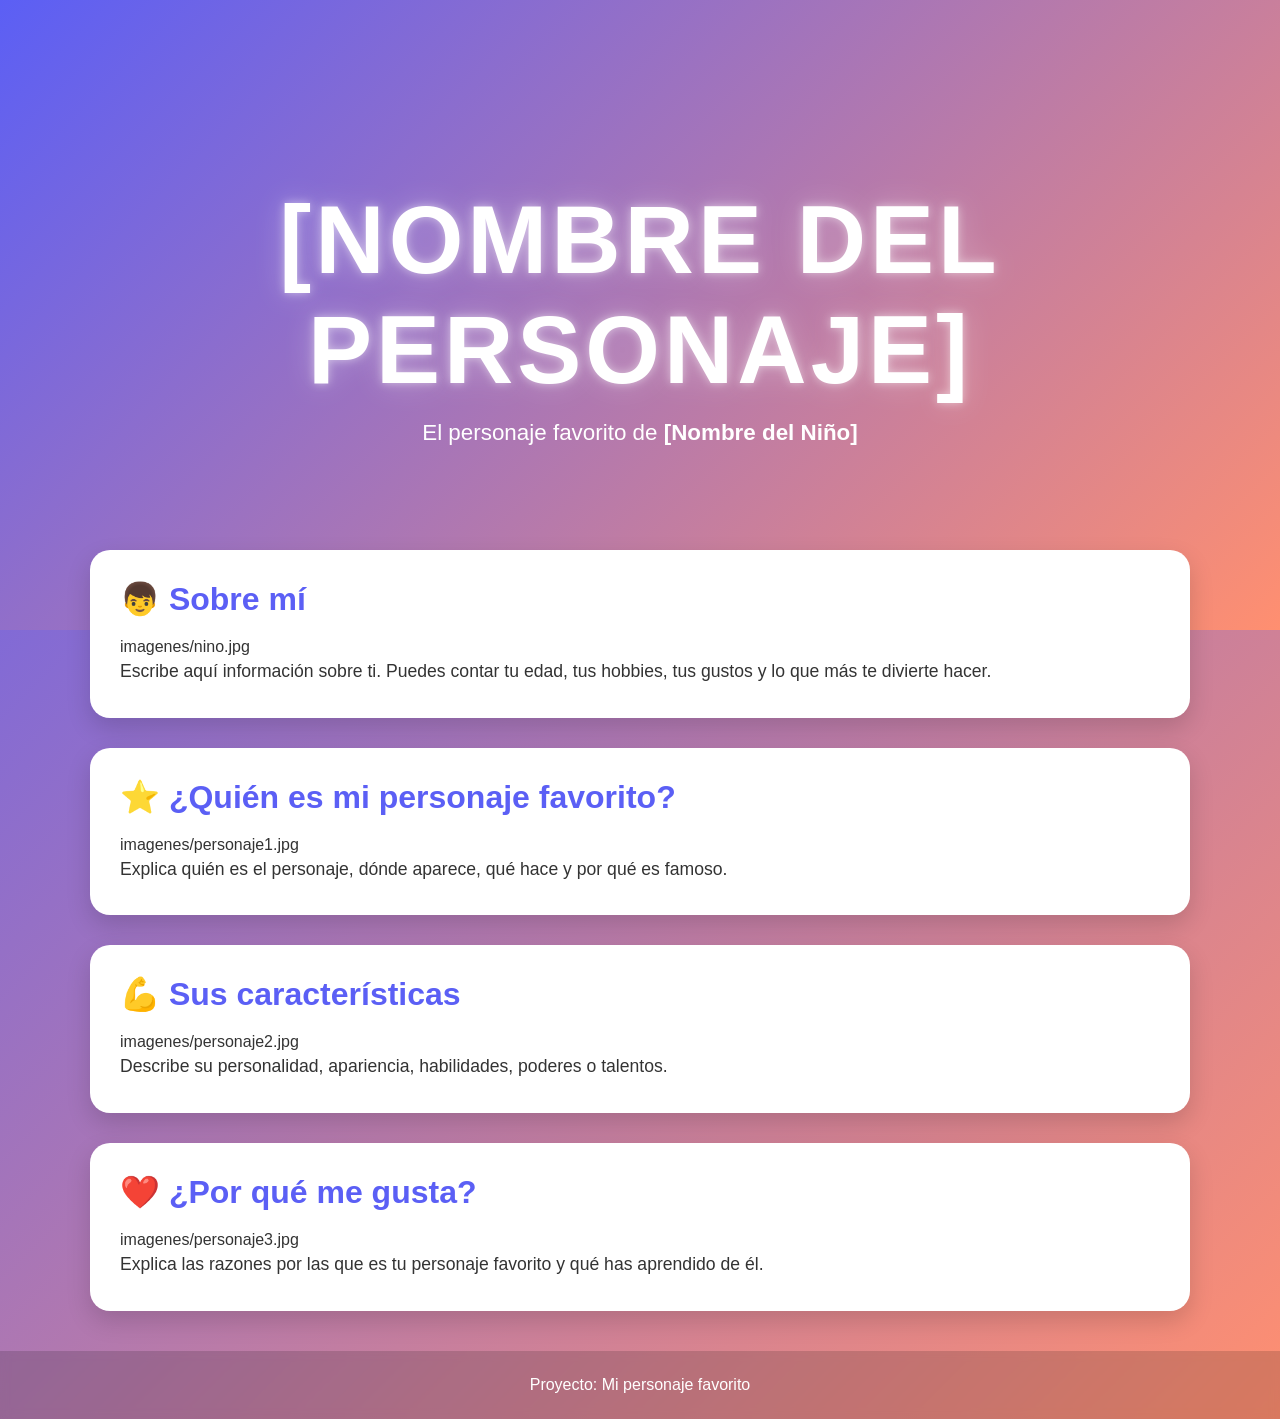
==== docs/personajeFavorito/index.html @ 35a86b50 "Automated update" ====
<!DOCTYPE html>
<html lang="es">

<head>
    <meta charset="UTF-8">
    <meta name="viewport" content="width=device-width, initial-scale=1.0">
    <title>[Nombre del Personaje]</title>
    <link rel="stylesheet" href="style.css">
</head>

<body>

    <header class="hero">
        <div class="hero-content">
            <h1>[NOMBRE DEL PERSONAJE]</h1>
            <p>El personaje favorito de <strong>[Nombre del Niño]</strong></p>
        </div>
    </header>

    <main>

        <section class="card">
            <h2>👦 Sobre mí</h2>
            imagenes/nino.jpg

            <p>
                Escribe aquí información sobre ti.
                Puedes contar tu edad, tus hobbies,
                tus gustos y lo que más te divierte hacer.
            </p>
        </section>

        <section class="card">
            <h2>⭐ ¿Quién es mi personaje favorito?</h2>
            imagenes/personaje1.jpg

            <p>
                Explica quién es el personaje, dónde aparece,
                qué hace y por qué es famoso.
            </p>
        </section>

        <section class="card">
            <h2>💪 Sus características</h2>
            imagenes/personaje2.jpg

            <p>
                Describe su personalidad, apariencia,
                habilidades, poderes o talentos.
            </p>
        </section>

        <section class="card">
            <h2>❤️ ¿Por qué me gusta?</h2>
            imagenes/personaje3.jpg

            <p>
                Explica las razones por las que es tu personaje favorito
                y qué has aprendido de él.
            </p>
        </section>

    </main>

    <footer>
        <p>Proyecto: Mi personaje favorito</p>
    </footer>

</body>

</html>
---- docs/personajeFavorito/style.css ----
/*======================================
  PALETA DE COLORES
======================================*/
:root {
    --color-primario: #5b5ff5;
    --color-secundario: #ff8f70;
}

/*======================================
  CONFIGURACIÓN GENERAL
======================================*/
* {
    margin: 0;
    padding: 0;
    box-sizing: border-box;
}

body {
    font-family: "Segoe UI", Arial, sans-serif;

    background: linear-gradient(
        135deg,
        var(--color-primario),
        var(--color-secundario)
    );

    min-height: 100vh;
    color: #333;
}

/*======================================
  HERO
======================================*/
.hero {
    height: 70vh;

    display: flex;
    justify-content: center;
    align-items: center;

    text-align: center;

    background: linear-gradient(
        135deg,
        var(--color-primario),
        var(--color-secundario)
    );

    color: white;
}

.hero-content {
    animation: aparecer 1.5s ease;
}

.hero h1 {
    font-size: clamp(3rem, 8vw, 6rem);
    letter-spacing: 4px;
    text-transform: uppercase;

    text-shadow:
        0 0 10px rgba(255,255,255,.5),
        0 0 30px rgba(255,255,255,.3);

    animation: flotar 3s ease-in-out infinite;
}

.hero p {
    font-size: 1.4rem;
    margin-top: 15px;
}

/*======================================
  CONTENEDOR
======================================*/
main {
    width: 90%;
    max-width: 1100px;

    margin: -80px auto 40px;
}

/*======================================
  TARJETAS
======================================*/
.card {
    background: white;

    margin-bottom: 30px;
    padding: 30px;

    border-radius: 20px;

    box-shadow: 0 10px 25px rgba(0,0,0,.15);

    transition: .3s;
}

.card:hover {
    transform: translateY(-8px);
}

.card h2 {
    color: var(--color-primario);
    margin-bottom: 20px;
    font-size: 2rem;
}

.card img {
    width: 100%;
    max-width: 450px;

    display: block;
    margin: 20px auto;

    border-radius: 15px;

    transition: .4s;
}

.card img:hover {
    transform: scale(1.05);
}

.card p {
    font-size: 1.1rem;
    line-height: 1.8;
}

/*======================================
  FOOTER
======================================*/
footer {
    text-align: center;

    padding: 25px;

    color: white;

    background: rgba(0,0,0,.15);

    backdrop-filter: blur(5px);
}

/*======================================
  ANIMACIONES
======================================*/
@keyframes aparecer {
    from {
        opacity: 0;
        transform: translateY(40px);
    }

    to {
        opacity: 1;
        transform: translateY(0);
    }
}

@keyframes flotar {
    0% {
        transform: translateY(0);
    }

    50% {
        transform: translateY(-10px);
    }

    100% {
        transform: translateY(0);
    }
}

/*======================================
  RESPONSIVE
======================================*/
@media (max-width: 768px) {

    .hero {
        height: 55vh;
    }

    .hero p {
        font-size: 1rem;
    }

    .card {
        padding: 20px;
    }

    .card h2 {
        font-size: 1.5rem;
    }
}
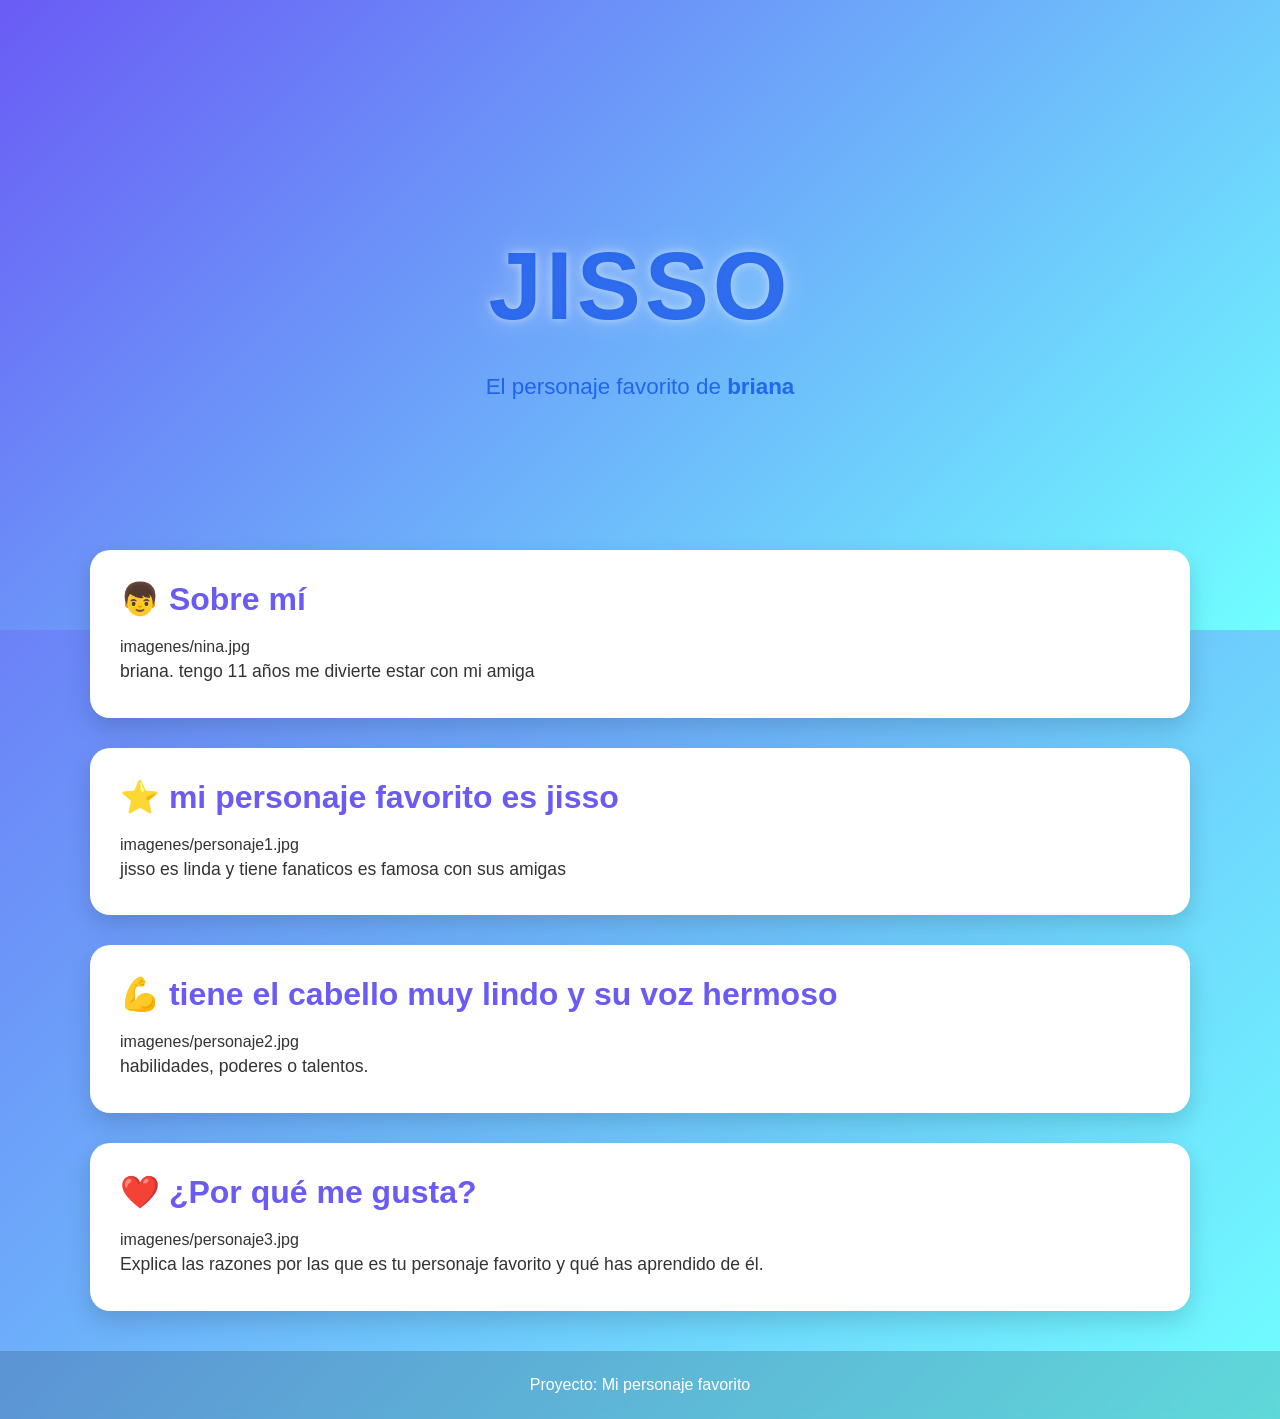
==== commit 348b5ce9: "mensaje" ====
--- a/docs/personajeFavorito/index.html
+++ b/docs/personajeFavorito/index.html
@@ -4,7 +4,7 @@
 <head>
     <meta charset="UTF-8">
     <meta name="viewport" content="width=device-width, initial-scale=1.0">
-    <title>[Nombre del Personaje]</title>
+    <title>[balckpick</title>
     <link rel="stylesheet" href="style.css">
 </head>
 
@@ -12,8 +12,9 @@
 
     <header class="hero">
         <div class="hero-content">
-            <h1>[NOMBRE DEL PERSONAJE]</h1>
-            <p>El personaje favorito de <strong>[Nombre del Niño]</strong></p>
+            <h1>jisso</h1>
+            <img style="width: 200px;" src="https://imgs.search.brave.com/aKmPzBi4tQVGR_BE5tD-lLr1A8H_NJOxj4i511q9Wcg/rs:fit:860:0:0:0/g:ce/aHR0cHM6Ly9tZWRp/YS5nZXR0eWltYWdl/cy5jb20vaWQvMjIy/MzMyODMzNC9waG90/by9zZW91bC1zb3V0/aC1rb3JlYS1qaXNv/by1vZi1ibGFja3Bp/bmstYXR0ZW5kcy1h/bG9zLXRoZS1maXJz/dC1hc2lhbi1mbGFn/c2hpcC1zdG9yZS1v/cGVuaW5nLmpwZz9z/PTYxMng2MTImdz0w/Jms9MjAmYz16UFdF/NXFzd1Q4TTFQbEV0/Y2YwdXctYTNhbS1j/TUVtRGg2TUgzX2Va/NzNVPQ" alt="">
+            <p>El personaje favorito de <strong>briana</strong></p>
         </div>
     </header>
 
@@ -21,31 +22,31 @@
 
         <section class="card">
             <h2>👦 Sobre mí</h2>
-            imagenes/nino.jpg
+            imagenes/nina.jpg
 
             <p>
-                Escribe aquí información sobre ti.
-                Puedes contar tu edad, tus hobbies,
-                tus gustos y lo que más te divierte hacer.
+                briana.
+                tengo 11 años
+                me divierte estar con mi amiga
             </p>
         </section>
 
         <section class="card">
-            <h2>⭐ ¿Quién es mi personaje favorito?</h2>
+            <h2>⭐ mi personaje favorito es jisso</h2>
             imagenes/personaje1.jpg
 
             <p>
-                Explica quién es el personaje, dónde aparece,
-                qué hace y por qué es famoso.
+                jisso es linda y tiene fanaticos
+                es famosa con sus amigas
             </p>
         </section>
 
         <section class="card">
-            <h2>💪 Sus características</h2>
+            <h2>💪 tiene el cabello muy lindo y su voz hermoso</h2>
             imagenes/personaje2.jpg
 
             <p>
-                Describe su personalidad, apariencia,
+                
                 habilidades, poderes o talentos.
             </p>
         </section>
--- a/docs/personajeFavorito/style.css
+++ b/docs/personajeFavorito/style.css
@@ -2,8 +2,8 @@
   PALETA DE COLORES
 ======================================*/
 :root {
-    --color-primario: #5b5ff5;
-    --color-secundario: #ff8f70;
+    --color-primario: #6a5bf5;
+    --color-secundario: #70ffff;
 }
 
 /*======================================
@@ -46,7 +46,7 @@
         var(--color-secundario)
     );
 
-    color: white;
+    color: rgba(16, 85, 233, 0.815);
 }
 
 .hero-content {
